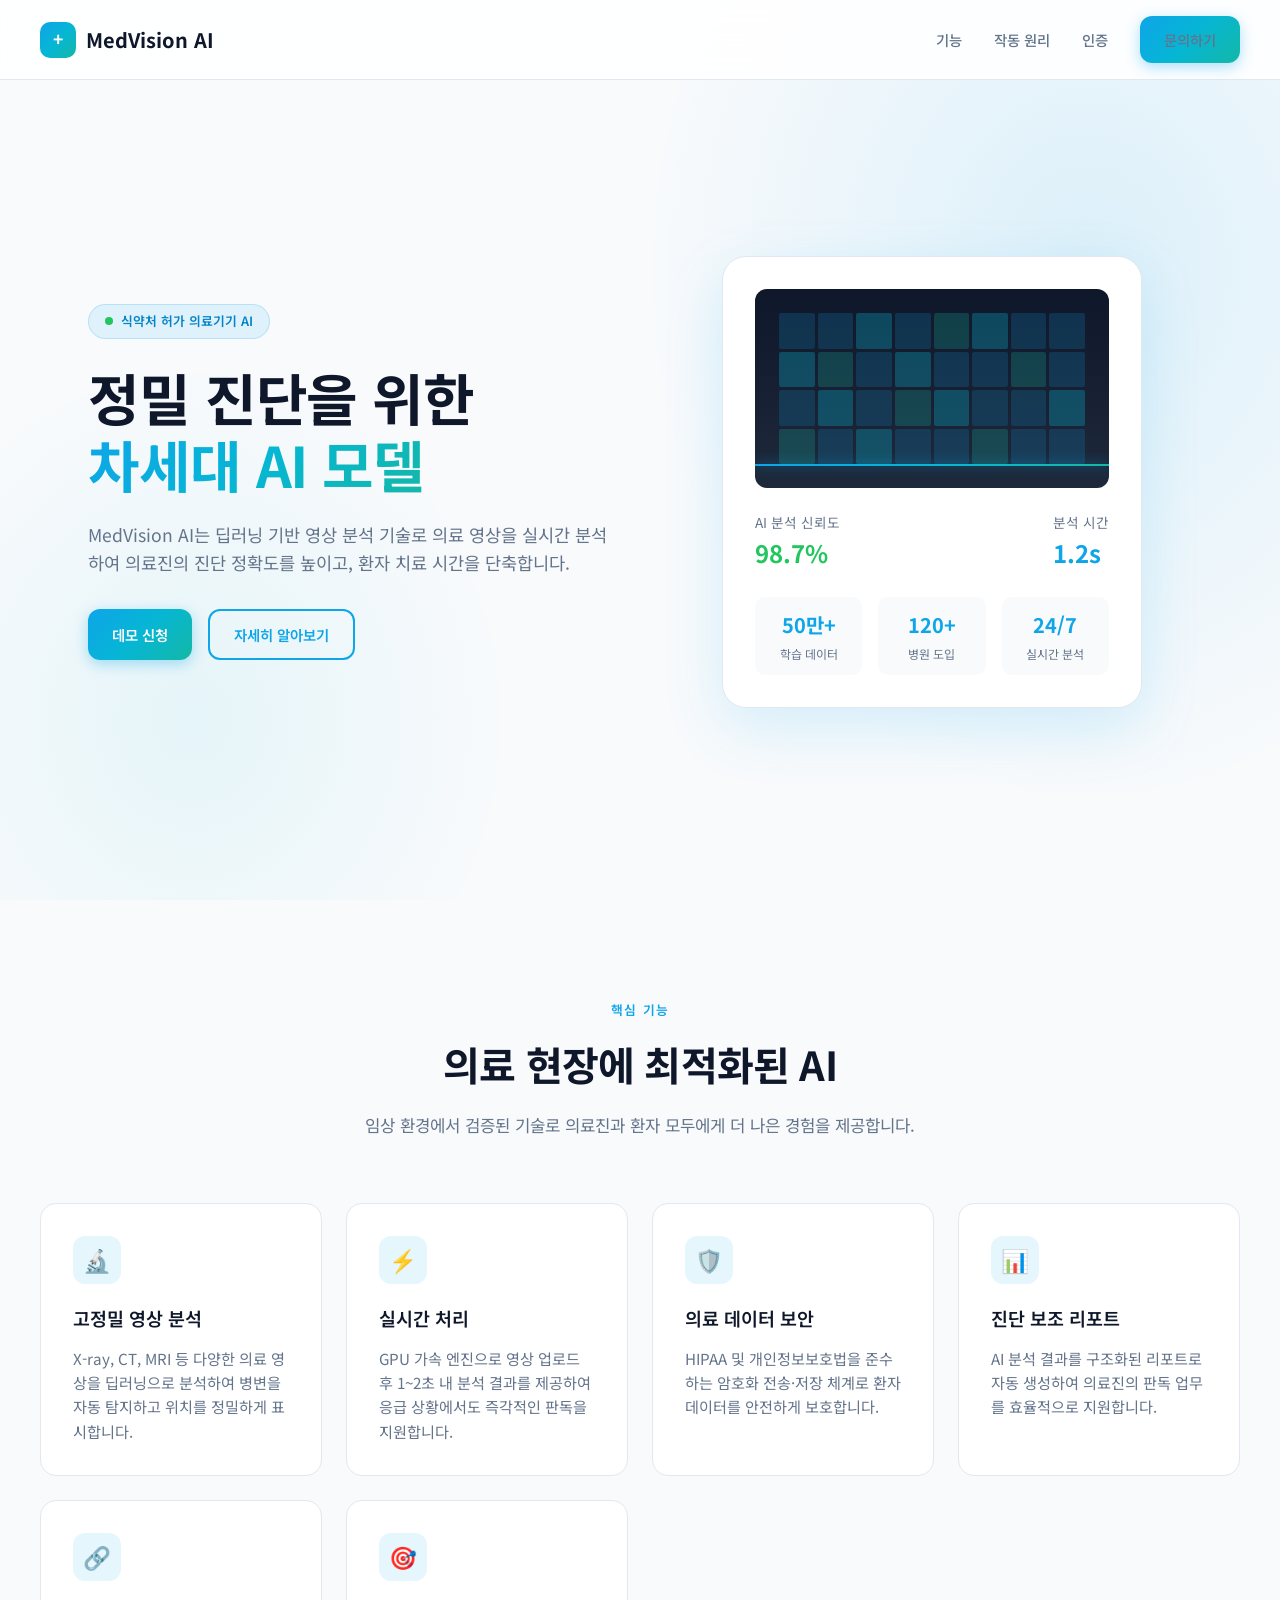
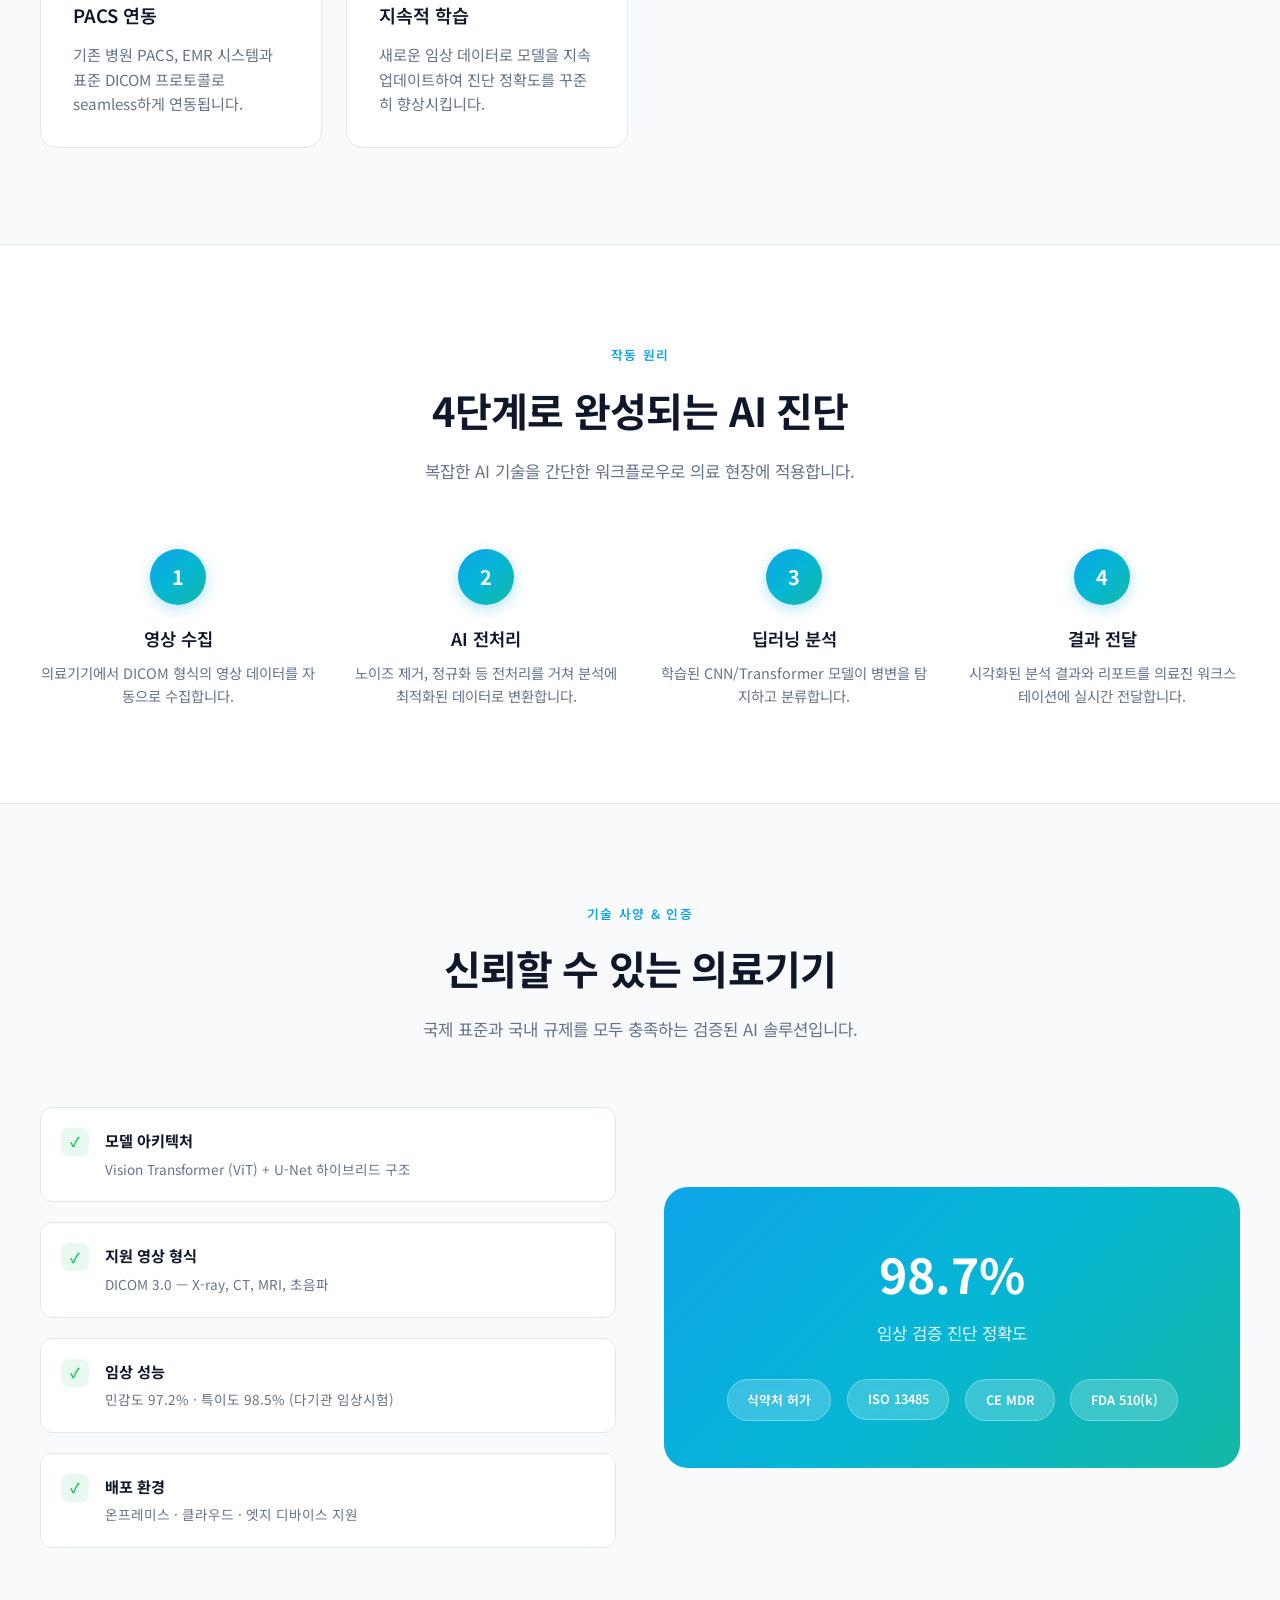
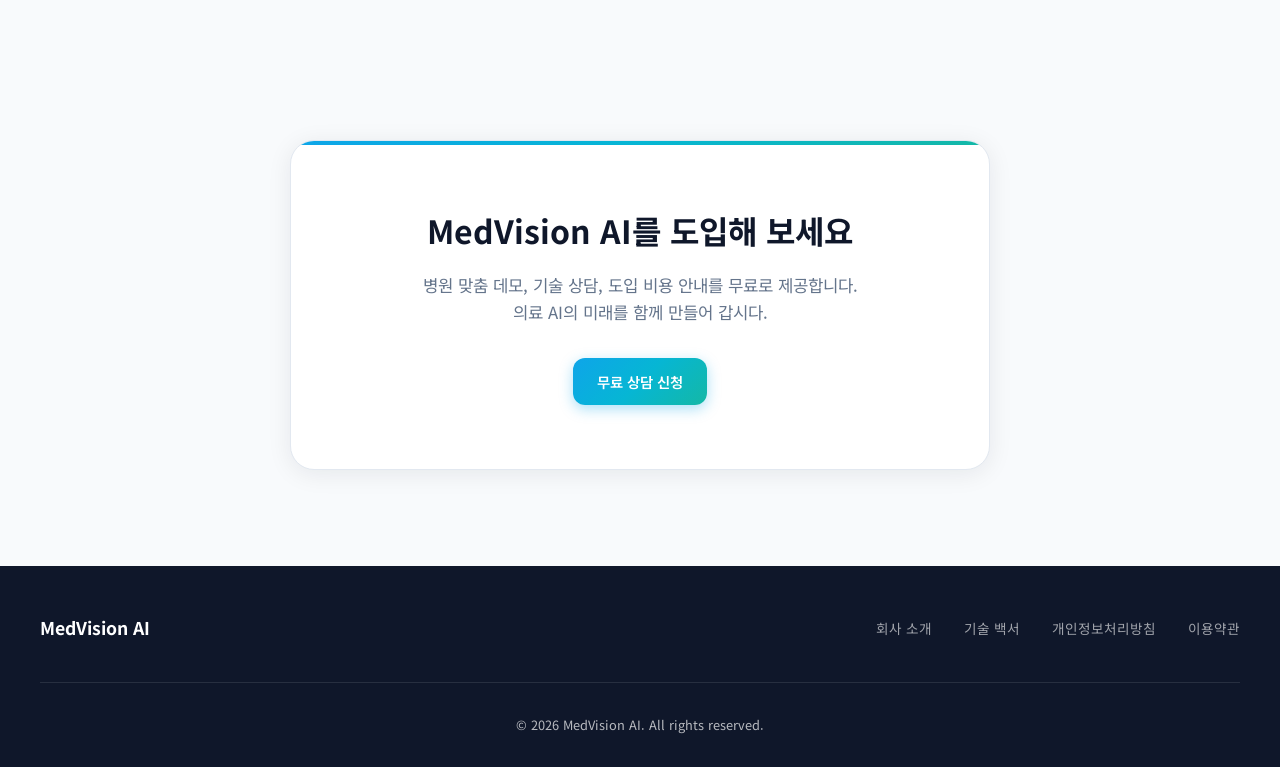
==== templates/index.html @ 5db6e831 "1st commit 첫번째 커밋" ====
<!DOCTYPE html>
<html lang="ko">
<head>
  <meta charset="UTF-8">
  <meta name="viewport" content="width=device-width, initial-scale=1.0">
  <title>MedVision AI — 의료기기 AI 진단 솔루션</title>
  <link rel="preconnect" href="https://fonts.googleapis.com">
  <link rel="preconnect" href="https://fonts.gstatic.com" crossorigin>
  <link href="https://fonts.googleapis.com/css2?family=Inter:wght@300;400;500;600;700&family=Noto+Sans+KR:wght@300;400;500;600;700&display=swap" rel="stylesheet">
  <style>
    *, *::before, *::after {
      margin: 0;
      padding: 0;
      box-sizing: border-box;
    }

    :root {
      --primary: #0ea5e9;
      --primary-dark: #0284c7;
      --accent: #06b6d4;
      --bg: #f8fafc;
      --surface: #ffffff;
      --text: #0f172a;
      --text-muted: #64748b;
      --border: #e2e8f0;
      --gradient: linear-gradient(135deg, #0ea5e9 0%, #06b6d4 50%, #14b8a6 100%);
      --shadow-sm: 0 1px 3px rgba(15, 23, 42, 0.06);
      --shadow-md: 0 4px 24px rgba(15, 23, 42, 0.08);
      --shadow-lg: 0 20px 60px rgba(14, 165, 233, 0.15);
      --radius: 16px;
      --radius-lg: 24px;
    }

    html {
      scroll-behavior: smooth;
    }

    body {
      font-family: 'Noto Sans KR', 'Inter', -apple-system, sans-serif;
      background: var(--bg);
      color: var(--text);
      line-height: 1.6;
      overflow-x: hidden;
    }

    /* ── Navigation ── */
    nav {
      position: fixed;
      top: 0;
      left: 0;
      right: 0;
      z-index: 100;
      padding: 1rem 2rem;
      background: rgba(255, 255, 255, 0.85);
      backdrop-filter: blur(16px);
      border-bottom: 1px solid var(--border);
      transition: box-shadow 0.3s;
    }

    nav.scrolled {
      box-shadow: var(--shadow-md);
    }

    .nav-inner {
      max-width: 1200px;
      margin: 0 auto;
      display: flex;
      align-items: center;
      justify-content: space-between;
    }

    .logo {
      display: flex;
      align-items: center;
      gap: 0.6rem;
      font-weight: 700;
      font-size: 1.25rem;
      color: var(--text);
      text-decoration: none;
    }

    .logo-icon {
      width: 36px;
      height: 36px;
      background: var(--gradient);
      border-radius: 10px;
      display: flex;
      align-items: center;
      justify-content: center;
      color: white;
      font-size: 1.1rem;
    }

    .nav-links {
      display: flex;
      align-items: center;
      gap: 2rem;
      list-style: none;
    }

    .nav-links a {
      text-decoration: none;
      color: var(--text-muted);
      font-size: 0.9rem;
      font-weight: 500;
      transition: color 0.2s;
    }

    .nav-links a:hover {
      color: var(--primary);
    }

    .btn {
      display: inline-flex;
      align-items: center;
      gap: 0.5rem;
      padding: 0.75rem 1.5rem;
      border-radius: 12px;
      font-size: 0.9rem;
      font-weight: 600;
      text-decoration: none;
      border: none;
      cursor: pointer;
      transition: all 0.25s;
    }

    .btn-primary {
      background: var(--gradient);
      color: white;
      box-shadow: 0 4px 14px rgba(14, 165, 233, 0.35);
    }

    .btn-primary:hover {
      transform: translateY(-2px);
      box-shadow: 0 8px 24px rgba(14, 165, 233, 0.4);
    }

    .btn-outline {
      background: transparent;
      color: var(--primary);
      border: 2px solid var(--primary);
    }

    .btn-outline:hover {
      background: var(--primary);
      color: white;
    }

    /* ── Hero ── */
    .hero {
      min-height: 100vh;
      display: flex;
      align-items: center;
      padding: 8rem 2rem 4rem;
      position: relative;
      overflow: hidden;
    }

    .hero::before {
      content: '';
      position: absolute;
      top: -30%;
      right: -20%;
      width: 70%;
      height: 120%;
      background: radial-gradient(ellipse, rgba(14, 165, 233, 0.12) 0%, transparent 70%);
      pointer-events: none;
    }

    .hero::after {
      content: '';
      position: absolute;
      bottom: -20%;
      left: -10%;
      width: 50%;
      height: 80%;
      background: radial-gradient(ellipse, rgba(6, 182, 212, 0.08) 0%, transparent 70%);
      pointer-events: none;
    }

    .hero-inner {
      max-width: 1200px;
      margin: 0 auto;
      display: grid;
      grid-template-columns: 1fr 1fr;
      gap: 4rem;
      align-items: center;
      position: relative;
      z-index: 1;
    }

    .hero-badge {
      display: inline-flex;
      align-items: center;
      gap: 0.5rem;
      padding: 0.4rem 1rem;
      background: rgba(14, 165, 233, 0.1);
      border: 1px solid rgba(14, 165, 233, 0.2);
      border-radius: 100px;
      font-size: 0.8rem;
      font-weight: 600;
      color: var(--primary-dark);
      margin-bottom: 1.5rem;
    }

    .hero-badge span {
      width: 8px;
      height: 8px;
      background: #22c55e;
      border-radius: 50%;
      animation: pulse 2s infinite;
    }

    @keyframes pulse {
      0%, 100% { opacity: 1; }
      50% { opacity: 0.4; }
    }

    .hero h1 {
      font-size: clamp(2.2rem, 5vw, 3.5rem);
      font-weight: 700;
      line-height: 1.2;
      margin-bottom: 1.5rem;
      letter-spacing: -0.02em;
    }

    .hero h1 .gradient-text {
      background: var(--gradient);
      -webkit-background-clip: text;
      -webkit-text-fill-color: transparent;
      background-clip: text;
    }

    .hero p {
      font-size: 1.1rem;
      color: var(--text-muted);
      margin-bottom: 2rem;
      max-width: 520px;
    }

    .hero-actions {
      display: flex;
      gap: 1rem;
      flex-wrap: wrap;
    }

    .hero-visual {
      position: relative;
      display: flex;
      justify-content: center;
      align-items: center;
    }

    .hero-card {
      background: var(--surface);
      border-radius: var(--radius-lg);
      padding: 2rem;
      box-shadow: var(--shadow-lg);
      border: 1px solid var(--border);
      width: 100%;
      max-width: 420px;
      animation: float 6s ease-in-out infinite;
    }

    @keyframes float {
      0%, 100% { transform: translateY(0); }
      50% { transform: translateY(-12px); }
    }

    .scan-preview {
      background: linear-gradient(180deg, #0f172a 0%, #1e293b 100%);
      border-radius: 12px;
      padding: 1.5rem;
      margin-bottom: 1.5rem;
      position: relative;
      overflow: hidden;
    }

    .scan-grid {
      display: grid;
      grid-template-columns: repeat(8, 1fr);
      gap: 3px;
      opacity: 0.6;
    }

    .scan-cell {
      aspect-ratio: 1;
      border-radius: 2px;
      background: rgba(14, 165, 233, 0.3);
      animation: scanPulse 3s ease-in-out infinite;
    }

    .scan-cell:nth-child(odd) { animation-delay: 0.5s; }
    .scan-cell:nth-child(3n) { background: rgba(6, 182, 212, 0.5); }
    .scan-cell:nth-child(5n) { background: rgba(20, 184, 166, 0.4); }

    @keyframes scanPulse {
      0%, 100% { opacity: 0.3; }
      50% { opacity: 1; }
    }

    .scan-line {
      position: absolute;
      left: 0;
      right: 0;
      height: 2px;
      background: var(--gradient);
      box-shadow: 0 0 12px rgba(14, 165, 233, 0.8);
      animation: scanLine 3s linear infinite;
    }

    @keyframes scanLine {
      0% { top: 0; }
      100% { top: 100%; }
    }

    .scan-result {
      display: flex;
      justify-content: space-between;
      align-items: center;
    }

    .scan-result-label {
      font-size: 0.85rem;
      color: var(--text-muted);
    }

    .scan-result-value {
      font-size: 1.5rem;
      font-weight: 700;
      color: #22c55e;
    }

    .hero-stats {
      display: grid;
      grid-template-columns: repeat(3, 1fr);
      gap: 1rem;
      margin-top: 1.5rem;
    }

    .stat-item {
      text-align: center;
      padding: 0.75rem;
      background: var(--bg);
      border-radius: 10px;
    }

    .stat-value {
      font-size: 1.25rem;
      font-weight: 700;
      color: var(--primary);
    }

    .stat-label {
      font-size: 0.75rem;
      color: var(--text-muted);
      margin-top: 0.2rem;
    }

    /* ── Sections ── */
    section {
      padding: 6rem 2rem;
    }

    .section-inner {
      max-width: 1200px;
      margin: 0 auto;
    }

    .section-header {
      text-align: center;
      margin-bottom: 4rem;
    }

    .section-tag {
      display: inline-block;
      font-size: 0.8rem;
      font-weight: 600;
      color: var(--primary);
      text-transform: uppercase;
      letter-spacing: 0.1em;
      margin-bottom: 0.75rem;
    }

    .section-header h2 {
      font-size: clamp(1.8rem, 4vw, 2.5rem);
      font-weight: 700;
      margin-bottom: 1rem;
      letter-spacing: -0.02em;
    }

    .section-header p {
      color: var(--text-muted);
      max-width: 600px;
      margin: 0 auto;
      font-size: 1.05rem;
    }

    /* ── Features ── */
    .features-grid {
      display: grid;
      grid-template-columns: repeat(auto-fit, minmax(280px, 1fr));
      gap: 1.5rem;
    }

    .feature-card {
      background: var(--surface);
      border: 1px solid var(--border);
      border-radius: var(--radius);
      padding: 2rem;
      transition: all 0.3s;
    }

    .feature-card:hover {
      transform: translateY(-4px);
      box-shadow: var(--shadow-md);
      border-color: rgba(14, 165, 233, 0.3);
    }

    .feature-icon {
      width: 48px;
      height: 48px;
      background: rgba(14, 165, 233, 0.1);
      border-radius: 12px;
      display: flex;
      align-items: center;
      justify-content: center;
      font-size: 1.4rem;
      margin-bottom: 1.25rem;
    }

    .feature-card h3 {
      font-size: 1.15rem;
      font-weight: 600;
      margin-bottom: 0.75rem;
    }

    .feature-card p {
      color: var(--text-muted);
      font-size: 0.95rem;
    }

    /* ── How it works ── */
    .how-it-works {
      background: var(--surface);
      border-top: 1px solid var(--border);
      border-bottom: 1px solid var(--border);
    }

    .steps {
      display: grid;
      grid-template-columns: repeat(auto-fit, minmax(240px, 1fr));
      gap: 2rem;
      position: relative;
    }

    .step {
      text-align: center;
      position: relative;
    }

    .step-number {
      width: 56px;
      height: 56px;
      background: var(--gradient);
      color: white;
      border-radius: 50%;
      display: flex;
      align-items: center;
      justify-content: center;
      font-size: 1.25rem;
      font-weight: 700;
      margin: 0 auto 1.25rem;
      box-shadow: 0 4px 14px rgba(14, 165, 233, 0.3);
    }

    .step h3 {
      font-size: 1.1rem;
      font-weight: 600;
      margin-bottom: 0.5rem;
    }

    .step p {
      color: var(--text-muted);
      font-size: 0.9rem;
    }

    /* ── Specs ── */
    .specs-grid {
      display: grid;
      grid-template-columns: 1fr 1fr;
      gap: 3rem;
      align-items: center;
    }

    .specs-list {
      list-style: none;
      display: flex;
      flex-direction: column;
      gap: 1.25rem;
    }

    .spec-item {
      display: flex;
      align-items: flex-start;
      gap: 1rem;
      padding: 1.25rem;
      background: var(--surface);
      border: 1px solid var(--border);
      border-radius: 12px;
      transition: border-color 0.2s;
    }

    .spec-item:hover {
      border-color: rgba(14, 165, 233, 0.3);
    }

    .spec-check {
      width: 28px;
      height: 28px;
      min-width: 28px;
      background: rgba(34, 197, 94, 0.1);
      color: #22c55e;
      border-radius: 8px;
      display: flex;
      align-items: center;
      justify-content: center;
      font-size: 0.85rem;
      font-weight: 700;
    }

    .spec-item strong {
      display: block;
      font-size: 0.95rem;
      margin-bottom: 0.2rem;
    }

    .spec-item span {
      font-size: 0.85rem;
      color: var(--text-muted);
    }

    .specs-visual {
      background: var(--gradient);
      border-radius: var(--radius-lg);
      padding: 3rem;
      color: white;
      text-align: center;
    }

    .specs-visual h3 {
      font-size: 3rem;
      font-weight: 700;
      margin-bottom: 0.5rem;
    }

    .specs-visual p {
      opacity: 0.9;
      font-size: 1.05rem;
      margin-bottom: 2rem;
    }

    .cert-badges {
      display: flex;
      justify-content: center;
      gap: 1rem;
      flex-wrap: wrap;
    }

    .cert-badge {
      background: rgba(255, 255, 255, 0.2);
      backdrop-filter: blur(8px);
      padding: 0.6rem 1.2rem;
      border-radius: 100px;
      font-size: 0.8rem;
      font-weight: 600;
      border: 1px solid rgba(255, 255, 255, 0.3);
    }

    /* ── CTA ── */
    .cta {
      text-align: center;
      padding: 6rem 2rem;
    }

    .cta-box {
      max-width: 700px;
      margin: 0 auto;
      background: var(--surface);
      border: 1px solid var(--border);
      border-radius: var(--radius-lg);
      padding: 4rem 3rem;
      box-shadow: var(--shadow-md);
      position: relative;
      overflow: hidden;
    }

    .cta-box::before {
      content: '';
      position: absolute;
      top: 0;
      left: 0;
      right: 0;
      height: 4px;
      background: var(--gradient);
    }

    .cta-box h2 {
      font-size: 2rem;
      font-weight: 700;
      margin-bottom: 1rem;
    }

    .cta-box p {
      color: var(--text-muted);
      margin-bottom: 2rem;
      font-size: 1.05rem;
    }

    /* ── Footer ── */
    footer {
      background: var(--text);
      color: rgba(255, 255, 255, 0.7);
      padding: 3rem 2rem 2rem;
    }

    .footer-inner {
      max-width: 1200px;
      margin: 0 auto;
      display: flex;
      justify-content: space-between;
      align-items: center;
      flex-wrap: wrap;
      gap: 1.5rem;
    }

    .footer-logo {
      color: white;
      font-weight: 700;
      font-size: 1.1rem;
    }

    .footer-links {
      display: flex;
      gap: 2rem;
      list-style: none;
    }

    .footer-links a {
      color: rgba(255, 255, 255, 0.6);
      text-decoration: none;
      font-size: 0.85rem;
      transition: color 0.2s;
    }

    .footer-links a:hover {
      color: white;
    }

    .footer-copy {
      width: 100%;
      text-align: center;
      padding-top: 2rem;
      margin-top: 1rem;
      border-top: 1px solid rgba(255, 255, 255, 0.1);
      font-size: 0.8rem;
    }

    /* ── Responsive ── */
    @media (max-width: 900px) {
      .hero-inner {
        grid-template-columns: 1fr;
        text-align: center;
      }

      .hero p {
        margin-left: auto;
        margin-right: auto;
      }

      .hero-actions {
        justify-content: center;
      }

      .hero-visual {
        order: -1;
      }

      .specs-grid {
        grid-template-columns: 1fr;
      }

      .nav-links {
        display: none;
      }
    }

    /* ── Fade-in animation ── */
    .fade-in {
      opacity: 0;
      transform: translateY(24px);
      transition: opacity 0.6s ease, transform 0.6s ease;
    }

    .fade-in.visible {
      opacity: 1;
      transform: translateY(0);
    }
  </style>
</head>
<body>

  <!-- Navigation -->
  <nav id="navbar">
    <div class="nav-inner">
      <a href="#" class="logo">
        <div class="logo-icon">+</div>
        MedVision AI
      </a>
      <ul class="nav-links">
        <li><a href="#features">기능</a></li>
        <li><a href="#how-it-works">작동 원리</a></li>
        <li><a href="#specs">인증</a></li>
        <li><a href="#contact" class="btn btn-primary">문의하기</a></li>
      </ul>
    </div>
  </nav>

  <!-- Hero -->
  <section class="hero">
    <div class="hero-inner">
      <div class="hero-content fade-in">
        <div class="hero-badge">
          <span></span>
          식약처 허가 의료기기 AI
        </div>
        <h1>
          정밀 진단을 위한<br>
          <span class="gradient-text">차세대 AI 모델</span>
        </h1>
        <p>
          MedVision AI는 딥러닝 기반 영상 분석 기술로 의료 영상을 실시간 분석하여
          의료진의 진단 정확도를 높이고, 환자 치료 시간을 단축합니다.
        </p>
        <div class="hero-actions">
          <a href="#contact" class="btn btn-primary">데모 신청</a>
          <a href="#how-it-works" class="btn btn-outline">자세히 알아보기</a>
        </div>
      </div>

      <div class="hero-visual fade-in">
        <div class="hero-card">
          <div class="scan-preview">
            <div class="scan-grid">
              <div class="scan-cell"></div><div class="scan-cell"></div><div class="scan-cell"></div><div class="scan-cell"></div>
              <div class="scan-cell"></div><div class="scan-cell"></div><div class="scan-cell"></div><div class="scan-cell"></div>
              <div class="scan-cell"></div><div class="scan-cell"></div><div class="scan-cell"></div><div class="scan-cell"></div>
              <div class="scan-cell"></div><div class="scan-cell"></div><div class="scan-cell"></div><div class="scan-cell"></div>
              <div class="scan-cell"></div><div class="scan-cell"></div><div class="scan-cell"></div><div class="scan-cell"></div>
              <div class="scan-cell"></div><div class="scan-cell"></div><div class="scan-cell"></div><div class="scan-cell"></div>
              <div class="scan-cell"></div><div class="scan-cell"></div><div class="scan-cell"></div><div class="scan-cell"></div>
              <div class="scan-cell"></div><div class="scan-cell"></div><div class="scan-cell"></div><div class="scan-cell"></div>
            </div>
            <div class="scan-line"></div>
          </div>
          <div class="scan-result">
            <div>
              <div class="scan-result-label">AI 분석 신뢰도</div>
              <div class="scan-result-value">98.7%</div>
            </div>
            <div>
              <div class="scan-result-label">분석 시간</div>
              <div class="scan-result-value" style="color: var(--primary);">1.2s</div>
            </div>
          </div>
          <div class="hero-stats">
            <div class="stat-item">
              <div class="stat-value">50만+</div>
              <div class="stat-label">학습 데이터</div>
            </div>
            <div class="stat-item">
              <div class="stat-value">120+</div>
              <div class="stat-label">병원 도입</div>
            </div>
            <div class="stat-item">
              <div class="stat-value">24/7</div>
              <div class="stat-label">실시간 분석</div>
            </div>
          </div>
        </div>
      </div>
    </div>
  </section>

  <!-- Features -->
  <section id="features">
    <div class="section-inner">
      <div class="section-header fade-in">
        <div class="section-tag">핵심 기능</div>
        <h2>의료 현장에 최적화된 AI</h2>
        <p>임상 환경에서 검증된 기술로 의료진과 환자 모두에게 더 나은 경험을 제공합니다.</p>
      </div>
      <div class="features-grid">
        <div class="feature-card fade-in">
          <div class="feature-icon">🔬</div>
          <h3>고정밀 영상 분석</h3>
          <p>X-ray, CT, MRI 등 다양한 의료 영상을 딥러닝으로 분석하여 병변을 자동 탐지하고 위치를 정밀하게 표시합니다.</p>
        </div>
        <div class="feature-card fade-in">
          <div class="feature-icon">⚡</div>
          <h3>실시간 처리</h3>
          <p>GPU 가속 엔진으로 영상 업로드 후 1~2초 내 분석 결과를 제공하여 응급 상황에서도 즉각적인 판독을 지원합니다.</p>
        </div>
        <div class="feature-card fade-in">
          <div class="feature-icon">🛡️</div>
          <h3>의료 데이터 보안</h3>
          <p>HIPAA 및 개인정보보호법을 준수하는 암호화 전송·저장 체계로 환자 데이터를 안전하게 보호합니다.</p>
        </div>
        <div class="feature-card fade-in">
          <div class="feature-icon">📊</div>
          <h3>진단 보조 리포트</h3>
          <p>AI 분석 결과를 구조화된 리포트로 자동 생성하여 의료진의 판독 업무를 효율적으로 지원합니다.</p>
        </div>
        <div class="feature-card fade-in">
          <div class="feature-icon">🔗</div>
          <h3>PACS 연동</h3>
          <p>기존 병원 PACS, EMR 시스템과 표준 DICOM 프로토콜로 seamless하게 연동됩니다.</p>
        </div>
        <div class="feature-card fade-in">
          <div class="feature-icon">🎯</div>
          <h3>지속적 학습</h3>
          <p>새로운 임상 데이터로 모델을 지속 업데이트하여 진단 정확도를 꾸준히 향상시킵니다.</p>
        </div>
      </div>
    </div>
  </section>

  <!-- How it works -->
  <section id="how-it-works" class="how-it-works">
    <div class="section-inner">
      <div class="section-header fade-in">
        <div class="section-tag">작동 원리</div>
        <h2>4단계로 완성되는 AI 진단</h2>
        <p>복잡한 AI 기술을 간단한 워크플로우로 의료 현장에 적용합니다.</p>
      </div>
      <div class="steps">
        <div class="step fade-in">
          <div class="step-number">1</div>
          <h3>영상 수집</h3>
          <p>의료기기에서 DICOM 형식의 영상 데이터를 자동으로 수집합니다.</p>
        </div>
        <div class="step fade-in">
          <div class="step-number">2</div>
          <h3>AI 전처리</h3>
          <p>노이즈 제거, 정규화 등 전처리를 거쳐 분석에 최적화된 데이터로 변환합니다.</p>
        </div>
        <div class="step fade-in">
          <div class="step-number">3</div>
          <h3>딥러닝 분석</h3>
          <p>학습된 CNN/Transformer 모델이 병변을 탐지하고 분류합니다.</p>
        </div>
        <div class="step fade-in">
          <div class="step-number">4</div>
          <h3>결과 전달</h3>
          <p>시각화된 분석 결과와 리포트를 의료진 워크스테이션에 실시간 전달합니다.</p>
        </div>
      </div>
    </div>
  </section>

  <!-- Specs & Certifications -->
  <section id="specs">
    <div class="section-inner">
      <div class="section-header fade-in">
        <div class="section-tag">기술 사양 & 인증</div>
        <h2>신뢰할 수 있는 의료기기</h2>
        <p>국제 표준과 국내 규제를 모두 충족하는 검증된 AI 솔루션입니다.</p>
      </div>
      <div class="specs-grid">
        <ul class="specs-list fade-in">
          <li class="spec-item">
            <div class="spec-check">✓</div>
            <div>
              <strong>모델 아키텍처</strong>
              <span>Vision Transformer (ViT) + U-Net 하이브리드 구조</span>
            </div>
          </li>
          <li class="spec-item">
            <div class="spec-check">✓</div>
            <div>
              <strong>지원 영상 형식</strong>
              <span>DICOM 3.0 — X-ray, CT, MRI, 초음파</span>
            </div>
          </li>
          <li class="spec-item">
            <div class="spec-check">✓</div>
            <div>
              <strong>임상 성능</strong>
              <span>민감도 97.2% · 특이도 98.5% (다기관 임상시험)</span>
            </div>
          </li>
          <li class="spec-item">
            <div class="spec-check">✓</div>
            <div>
              <strong>배포 환경</strong>
              <span>온프레미스 · 클라우드 · 엣지 디바이스 지원</span>
            </div>
          </li>
        </ul>
        <div class="specs-visual fade-in">
          <h3>98.7%</h3>
          <p>임상 검증 진단 정확도</p>
          <div class="cert-badges">
            <span class="cert-badge">식약처 허가</span>
            <span class="cert-badge">ISO 13485</span>
            <span class="cert-badge">CE MDR</span>
            <span class="cert-badge">FDA 510(k)</span>
          </div>
        </div>
      </div>
    </div>
  </section>

  <!-- CTA -->
  <section id="contact" class="cta">
    <div class="cta-box fade-in">
      <h2>MedVision AI를 도입해 보세요</h2>
      <p>병원 맞춤 데모, 기술 상담, 도입 비용 안내를 무료로 제공합니다.<br>의료 AI의 미래를 함께 만들어 갑시다.</p>
      <a href="mailto:contact@medvision.ai" class="btn btn-primary">무료 상담 신청</a>
    </div>
  </section>

  <!-- Footer -->
  <footer>
    <div class="footer-inner">
      <div class="footer-logo">MedVision AI</div>
      <ul class="footer-links">
        <li><a href="#">회사 소개</a></li>
        <li><a href="#">기술 백서</a></li>
        <li><a href="#">개인정보처리방침</a></li>
        <li><a href="#">이용약관</a></li>
      </ul>
      <div class="footer-copy">
        &copy; 2026 MedVision AI. All rights reserved.
      </div>
    </div>
  </footer>

  <script>
    // Navbar scroll effect
    const navbar = document.getElementById('navbar');
    window.addEventListener('scroll', () => {
      navbar.classList.toggle('scrolled', window.scrollY > 20);
    });

    // Fade-in on scroll
    const observer = new IntersectionObserver((entries) => {
      entries.forEach(entry => {
        if (entry.isIntersecting) {
          entry.target.classList.add('visible');
        }
      });
    }, { threshold: 0.1, rootMargin: '0px 0px -40px 0px' });

    document.querySelectorAll('.fade-in').forEach(el => observer.observe(el));
  </script>
</body>
</html>
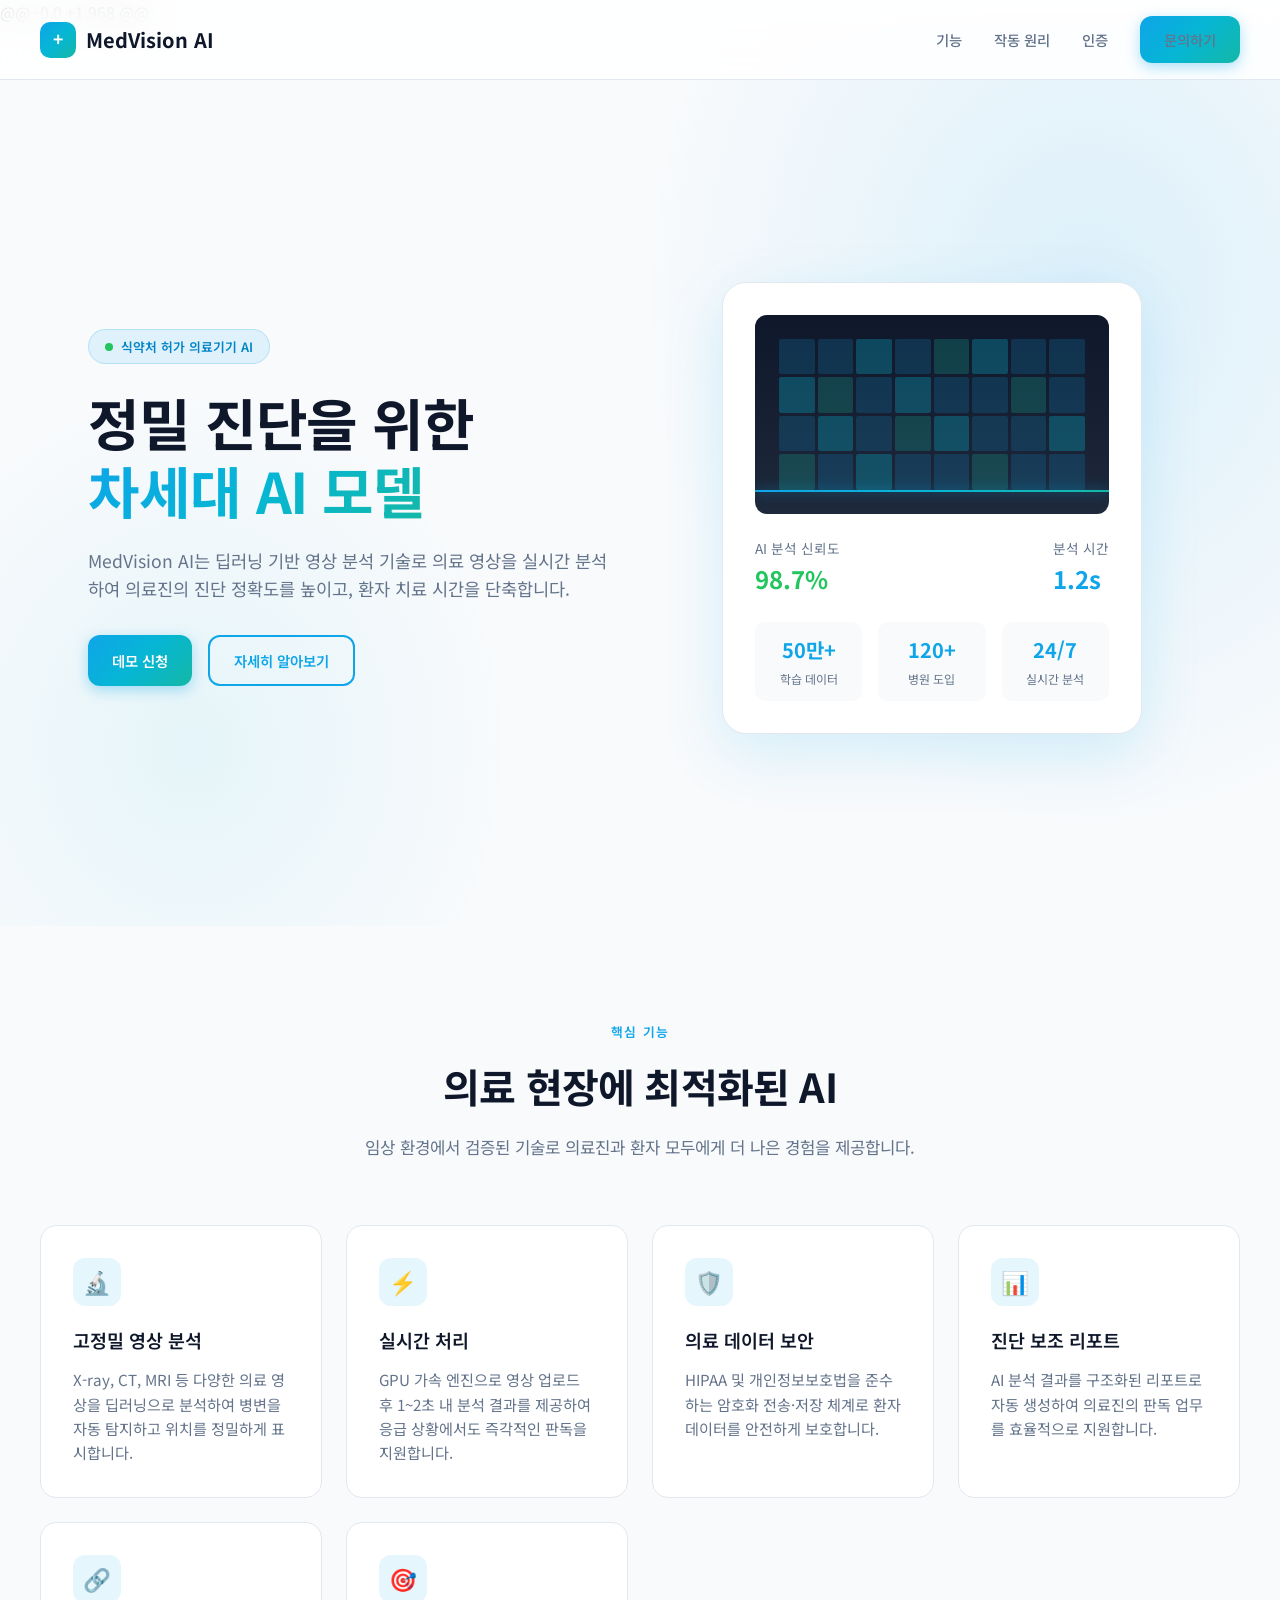
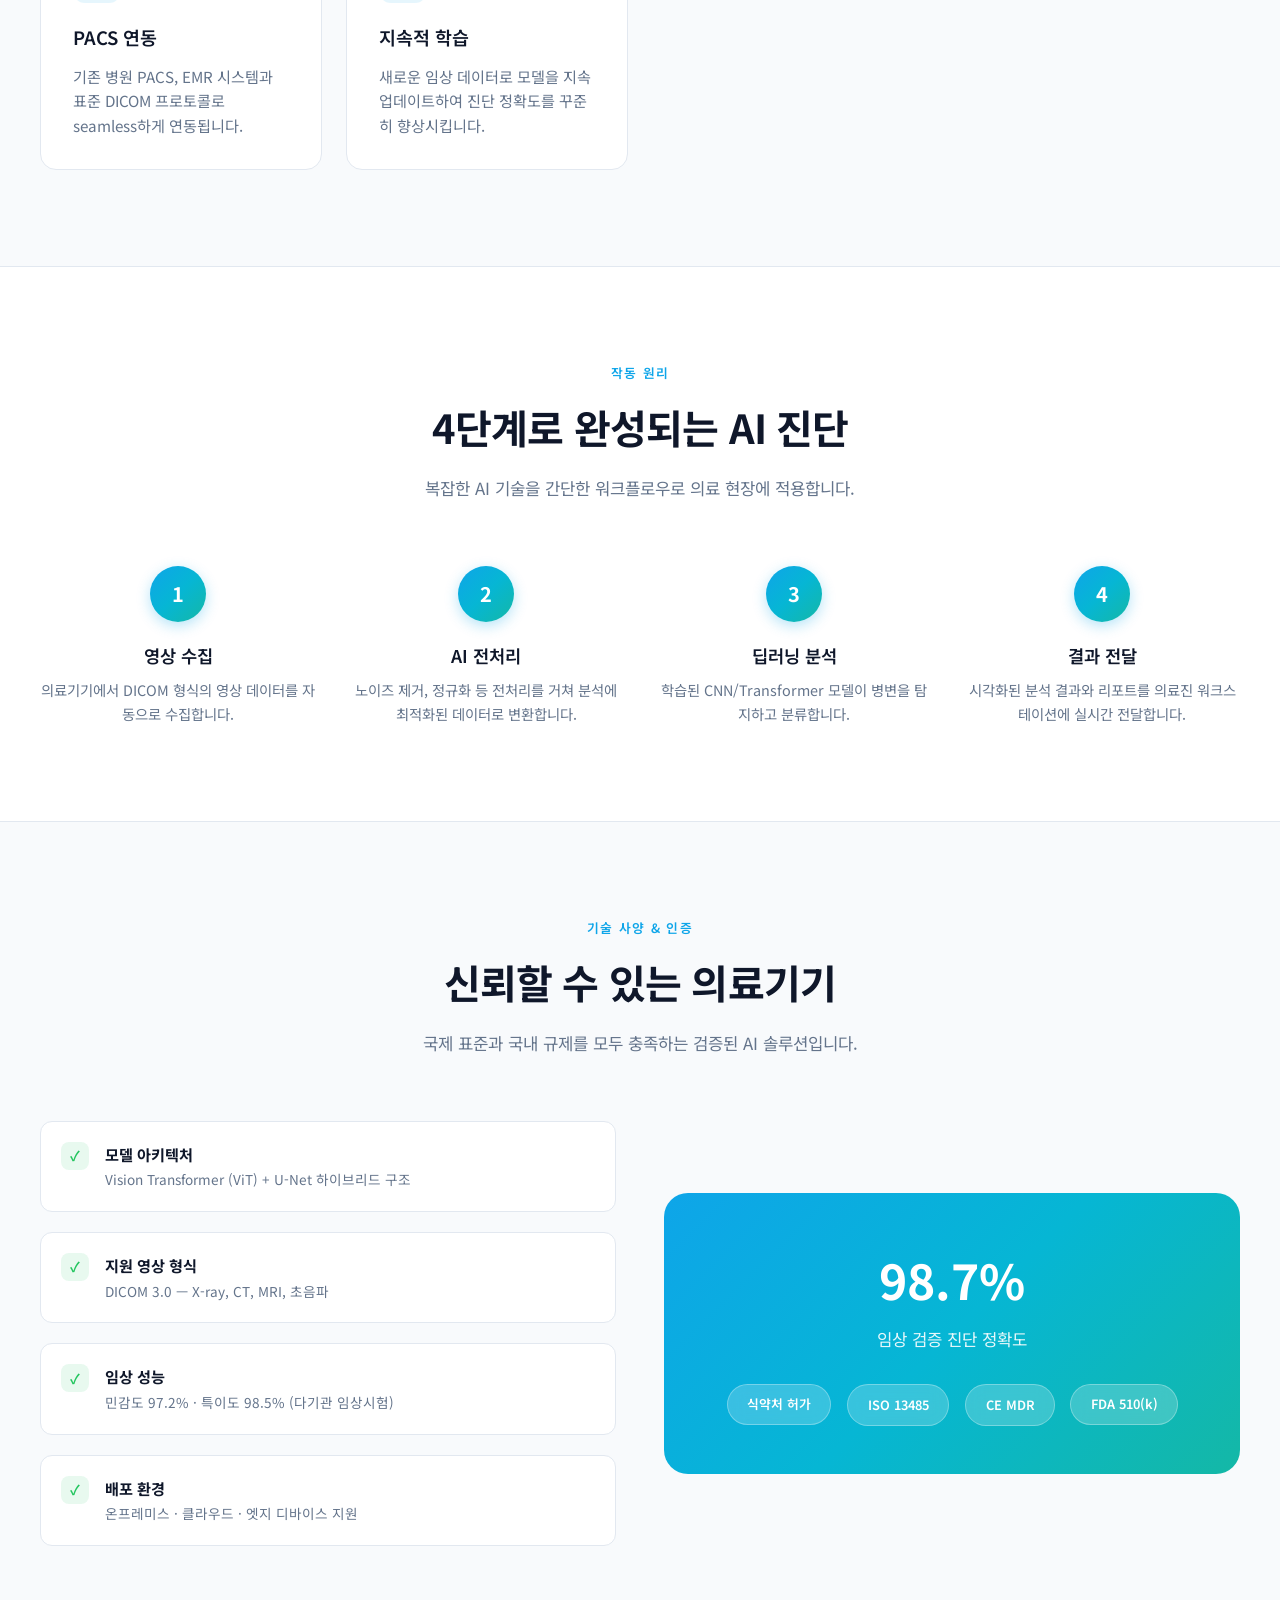
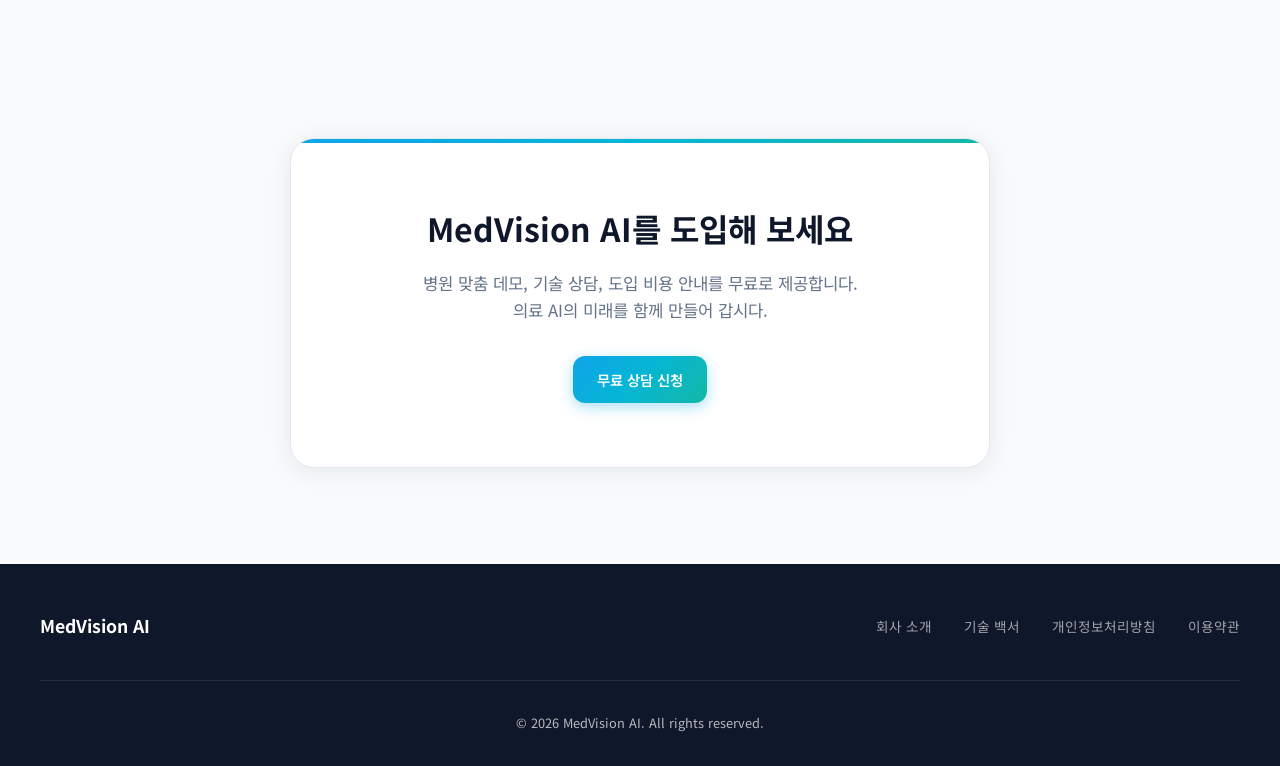
==== commit 824e22dc: "1st commit 초기화1" ====
--- a/templates/index.html
+++ b/templates/index.html
@@ -1,3 +1,4 @@
+@@ -0,0 +1,968 @@
 <!DOCTYPE html>
 <html lang="ko">
 <head>
